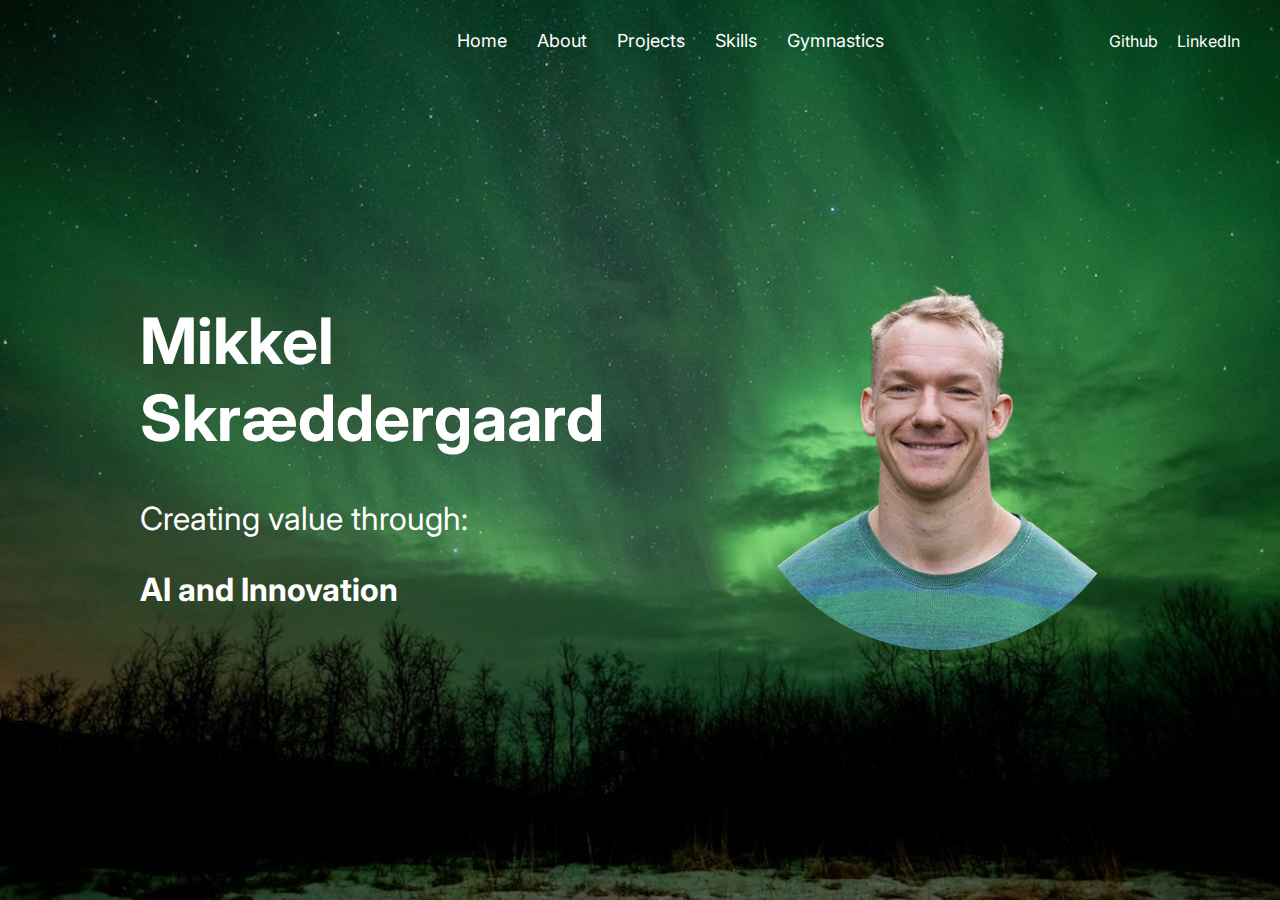
==== index.html @ c75f21d0 "Added landing page" ====
<html lang="en">
  <head>
    <meta charset="UTF-8" />
    <meta name="viewport" content="width=device-width, initial-scale=1.0" />
    <link rel="stylesheet" href="assets/css/styles.css" />
    <link
      href="https://fonts.googleapis.com/css2?family=Inter:wght@400;500;600&display=swap"
      rel="stylesheet"
    />
    <title>Mikkel Skræddergaard</title>
  </head>
  <body>
    <nav class="navbar">
      <ul>
        <li><a href="#home">Home</a></li>
        <li><a href="#about">About</a></li>
        <li><a href="#projects">Projects</a></li>
        <li><a href="#skills">Skills</a></li>
        <li><a href="#gymnastics">Gymnastics</a></li>
      </ul>
      <div class="social-icons">
        <a href="https://github.com/mikkel-convai" target="_blank">Github</a>
        <a
          href="https://www.linkedin.com/in/mikkelskraeddergaard/"
          target="_blank"
          >LinkedIn</a
        >
      </div>
    </nav>

    <section class="intro-section">
      <div class="intro-content">
        <div class="profile-info">
          <h1>Mikkel Skræddergaard</h1>
          <p>Creating value through:</p>
          <p><span id="changingText" class="dynamic-text"></span></p>
        </div>
        <div class="profile-picture">
          <picture>
            <source
              srcset="assets/images/profile_picture.png"
              type="image/png"
            />
            <source
              srcset="assets/images/profile_picture.webp"
              type="image/webp"
            />
            <img
              src="assets/images/profile_picture.jpg"
              alt="Profile picture"
              class="circular-image"
            />
          </picture>
        </div>
      </div>
    </section>

    <script src="assets/js/dynamic_text.js"></script>
  </body>
</html>
---- assets/css/styles.css ----
html {
    font-size: 16px;
    /* Base font size to set the context for rem */
}

body,
html {
    margin: 0;
    padding: 0;
    font-family: 'Inter', sans-serif;
    background-image: url('../images/background_2.jpg');
    background-size: cover;
    background-position: center;
    color: white;
    height: 100%;
    overflow: hidden;
}

.circular-image {
    width: 25rem;
    height: 25rem;
    border-radius: 50%;
    object-fit: cover;
}

.navbar {
    display: flex;
    justify-content: center;
    align-items: center;
    padding: 1.875rem;
    position: absolute;
    width: 100%;
    top: 0;
}

.navbar ul {
    display: flex;
    list-style-type: none;
    margin: 0;
    padding: 0;
}

.navbar ul li {
    margin: 0 0.9375rem;
}

.navbar ul li a {
    color: white;
    text-decoration: none;
    font-size: 1.125rem;
}

.navbar .social-icons {
    position: absolute;
    right: 7.5%;
}

.social-icons a {
    margin-left: 0.9375rem;
    color: white;
    text-decoration: none;
}

.intro-section {
    display: flex;
    justify-content: center;
    align-items: center;
    height: 100vh;
    text-align: left;
}

.intro-content {
    display: flex;
    align-items: center;
    padding: 1.25rem;
    border-radius: 0.625rem;
    gap: 2.5rem;
}

.profile-info {
    width: 35rem;
    font-size: 2rem;
}

.dynamic-text {
    font-weight: bold;
}
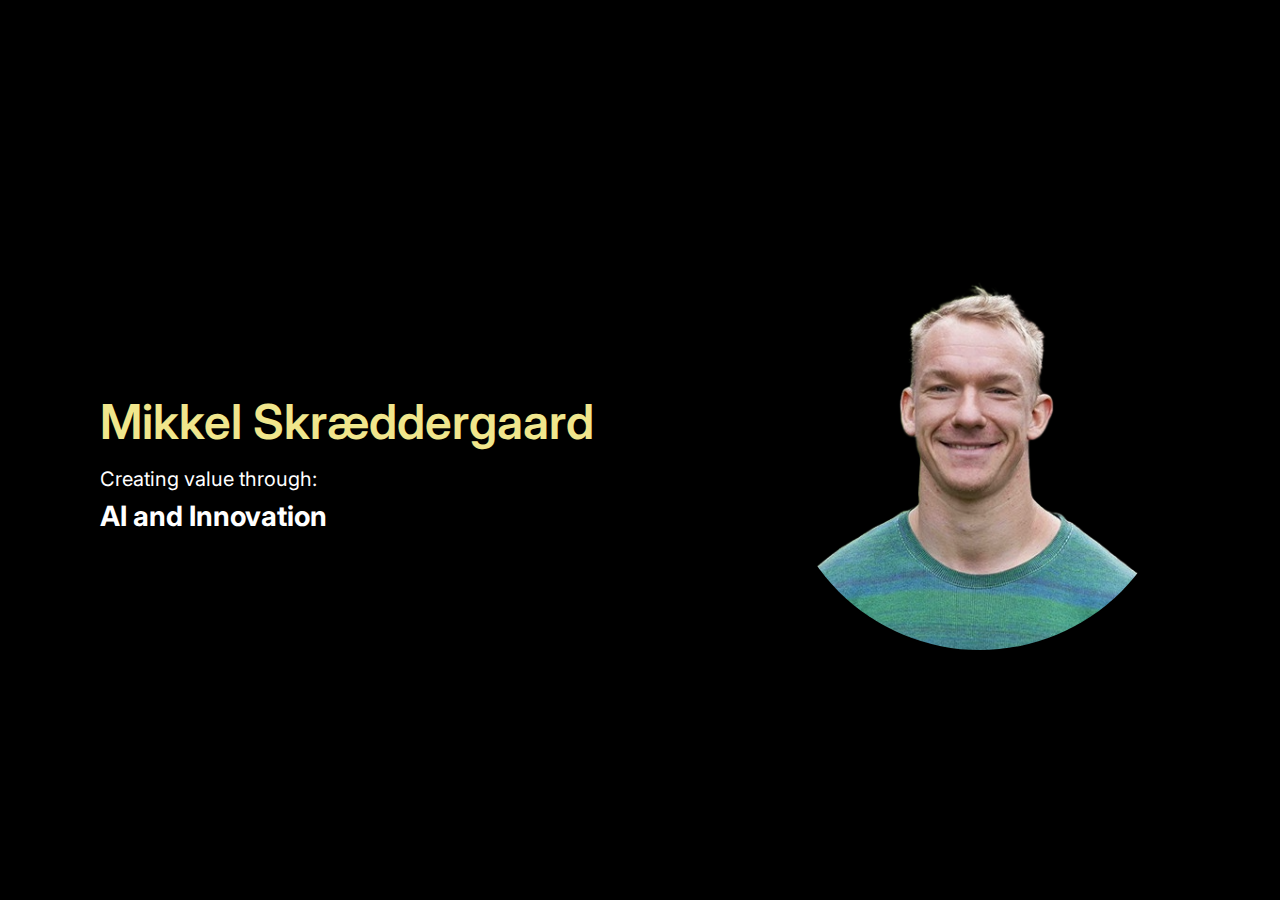
==== commit f535fc16: "Fixed video headers and socials icons" ====
--- a/index.html
+++ b/index.html
@@ -3,30 +3,17 @@
     <meta charset="UTF-8" />
     <meta name="viewport" content="width=device-width, initial-scale=1.0" />
     <link rel="stylesheet" href="assets/css/styles.css" />
+    <link rel="stylesheet" href="assets/css/home_styles.css" />
     <link
       href="https://fonts.googleapis.com/css2?family=Inter:wght@400;500;600&display=swap"
       rel="stylesheet"
     />
+    <script src="assets/js/load_navbar.js"></script>
     <title>Mikkel Skræddergaard</title>
   </head>
   <body>
-    <nav class="navbar">
-      <ul>
-        <li><a href="#home">Home</a></li>
-        <li><a href="#about">About</a></li>
-        <li><a href="#projects">Projects</a></li>
-        <li><a href="#skills">Skills</a></li>
-        <li><a href="#gymnastics">Gymnastics</a></li>
-      </ul>
-      <div class="social-icons">
-        <a href="https://github.com/mikkel-convai" target="_blank">Github</a>
-        <a
-          href="https://www.linkedin.com/in/mikkelskraeddergaard/"
-          target="_blank"
-          >LinkedIn</a
-        >
-      </div>
-    </nav>
+    <!-- Navigation -->
+    <div id="navbar-placeholder"></div>
 
     <section class="intro-section">
       <div class="intro-content">
--- a/assets/css/styles.css
+++ b/assets/css/styles.css
@@ -1,26 +1,25 @@
+/* General styles for all pages */
 html {
     font-size: 16px;
-    /* Base font size to set the context for rem */
-}
-
+}
+
+/* Prevent horizontal scrolling */
 body,
 html {
     margin: 0;
     padding: 0;
     font-family: 'Inter', sans-serif;
-    background-image: url('../images/background_2.jpg');
-    background-size: cover;
-    background-position: center;
+    background-color: black;
     color: white;
     height: 100%;
-    overflow: hidden;
-}
-
-.circular-image {
-    width: 25rem;
-    height: 25rem;
-    border-radius: 50%;
-    object-fit: cover;
+    overflow-x: hidden;
+    /* Prevent horizontal scrolling */
+}
+
+/* Add this if there are other elements potentially causing overflow */
+* {
+    box-sizing: border-box;
+    /* Ensure padding and borders are included in the element's total width and height */
 }
 
 .navbar {
@@ -31,6 +30,7 @@
     position: absolute;
     width: 100%;
     top: 0;
+    z-index: 10;
 }
 
 .navbar ul {
@@ -48,6 +48,12 @@
     color: white;
     text-decoration: none;
     font-size: 1.125rem;
+    padding: 0.5rem 1rem;
+    transition: text-decoration 0.3s ease;
+}
+
+.navbar ul li a:hover {
+    text-decoration: underline;
 }
 
 .navbar .social-icons {
@@ -59,29 +65,338 @@
     margin-left: 0.9375rem;
     color: white;
     text-decoration: none;
-}
-
+    transition: color 0.3s ease;
+}
+
+.social-icons a:hover {
+    color: #f0e68c;
+}
+
+/* Styles for the home/intro page */
 .intro-section {
     display: flex;
     justify-content: center;
     align-items: center;
     height: 100vh;
     text-align: left;
+    position: relative;
+    z-index: 1;
 }
 
 .intro-content {
     display: flex;
     align-items: center;
-    padding: 1.25rem;
+    padding: 2rem;
     border-radius: 0.625rem;
     gap: 2.5rem;
+    background: rgba(0, 0, 0, 0.6);
+    box-shadow: 0 4px 15px rgba(0, 0, 0, 0.3);
 }
 
 .profile-info {
-    width: 35rem;
+    width: 40rem;
     font-size: 2rem;
+    text-shadow: 2px 2px 4px rgba(0, 0, 0, 0.7);
+}
+
+h1 {
+    font-size: 3rem;
+    font-weight: 600;
+    margin-bottom: 1rem;
+    color: #f0e68c;
 }
 
 .dynamic-text {
     font-weight: bold;
+    font-size: 1.75rem;
+    color: #ffffff;
+}
+
+p {
+    margin: 0.5rem 0;
+    font-size: 1.25rem;
+}
+
+/* ------------------- Styles for the gymnastics section ------------------- */
+.section {
+    text-align: center;
+    padding-top: 8rem;
+    color: white;
+}
+
+.gymnastics-section {
+    text-align: center;
+    padding-top: 8rem;
+    color: white;
+}
+
+.gymnastics-section h1 {
+    font-size: 3rem;
+    margin-bottom: 2rem;
+}
+
+.gymnastics-section h2 {
+    font-size: 2rem;
+    margin: 0;
+}
+
+.gymnastics-section a {
+    text-decoration: none;
+    color: white;
+}
+
+.videos {
+    display: flex;
+    flex-direction: column;
+    align-items: center;
+    gap: 2rem;
+}
+
+iframe {
+    width: 80%;
+    max-width: 560px;
+    height: 315px;
+    border: none;
+}
+
+/* ------------------- Styles for the skills section ------------------- */
+/* Styles for the skills section */
+:root {
+    --color-dark: #16161A;
+    --color-gray: #242629;
+    --color-light-gray: #94A1B2;
+    --color-white: #FFFFFE;
+    --color-green: #2CB67D;
+    --gap: 1.6rem;
+}
+
+.skills-section {
+    text-align: center;
+    padding-top: 8rem;
+    color: white;
+}
+
+.skills-section h1 {
+    font-size: 3rem;
+    margin-bottom: 2rem;
+}
+
+h2 {
+    font-size: 3rem;
+    margin-bottom: 2rem;
+    color: #f0e68c;
+    /* Match color to gymnastics page */
+    text-align: center;
+}
+
+.tier-group {
+    padding-bottom: 4rem;
+}
+
+/* Skill Cards */
+.micro-cards {
+    display: flex;
+    flex-wrap: wrap;
+    justify-content: center;
+    gap: var(--gap);
+}
+
+.micro-card {
+    color: var(--color-white);
+    background-color: var(--color-gray);
+    width: 8rem;
+    height: 8rem;
+    padding: 1.6rem 2.4rem;
+    border-radius: 1.6rem;
+    text-align: center;
+    display: flex;
+    flex-direction: column;
+    justify-content: center;
+    align-items: center;
+    transition: transform 0.3s ease;
+}
+
+.micro-card:hover {
+    transform: scale(1.1);
+    background-color: var(--color-green);
+    color: var(--color-dark);
+    font-weight: bold;
+}
+
+/* Add Rotation Effect to Icons */
+.rot {
+    transition: transform 0.5s ease;
+}
+
+.micro-card:hover .rot {
+    transform: rotate(360deg);
+    /* Rotate the icon on hover */
+}
+
+.skill-card span {
+    font-size: 1.2rem;
+    margin-top: 0.8rem;
+}
+
+/* ------------------- Styles for the projects section ------------------- */
+/* The actual timeline (the vertical ruler) */
+.timeline {
+    position: relative;
+    max-width: 1200px;
+    margin: 0 auto;
+}
+
+/* The actual timeline (the vertical ruler) */
+.timeline::after {
+    content: '';
+    position: absolute;
+    width: 6px;
+    background-color: white;
+    top: 0;
+    bottom: 0;
+    left: 50%;
+    margin-left: -3px;
+}
+
+/* Container around content */
+.container {
+    padding: 10px 40px;
+    position: relative;
+    background-color: inherit;
+    width: 50%;
+}
+
+/* The circles on the timeline */
+.container::after {
+    content: '';
+    position: absolute;
+    width: 25px;
+    height: 25px;
+    right: -17px;
+    background-color: white;
+    border: 4px solid #f0e68c;
+    top: 15px;
+    border-radius: 50%;
+    z-index: 1;
+}
+
+/* Place the container to the left */
+.left {
+    left: 0;
+}
+
+/* Place the container to the right */
+.right {
+    left: 50%;
+}
+
+/* Add arrows to the left container (pointing right) */
+.left::before {
+    content: " ";
+    height: 0;
+    position: absolute;
+    top: 22px;
+    width: 0;
+    z-index: 1;
+    right: 30px;
+    border: medium solid white;
+    border-width: 10px 0 10px 10px;
+    border-color: transparent transparent transparent white;
+}
+
+/* Add arrows to the right container (pointing left) */
+.right::before {
+    content: " ";
+    height: 0;
+    position: absolute;
+    top: 22px;
+    width: 0;
+    z-index: 1;
+    left: 30px;
+    border: medium solid white;
+    border-width: 10px 10px 10px 0;
+    border-color: transparent white transparent transparent;
+}
+
+/* Fix the circle for containers on the right side */
+.right::after {
+    left: -16px;
+}
+
+/* The actual content */
+.content {
+    padding: 20px 30px;
+    background-color: white;
+    position: relative;
+    border-radius: 6px;
+}
+
+.content h3 {
+    margin-bottom: 5%;
+    color: #f0e68c;
+    text-align: center;
+}
+
+.content p {
+    margin-bottom: 5%;
+    color: black;
+    text-align: center;
+}
+
+/* Minimalist styling for the link */
+.container .content a {
+    color: black;
+    font-weight: normal;
+    font-size: 1rem;
+    padding: 0.25rem 0.5rem;
+    border-radius: 4px;
+    transition: background-color 0.3s ease, color 0.3s ease, border-bottom 0.3s ease;
+}
+
+/* Hover effect */
+.container .content a:hover {
+    padding: 0.25rem 0.5rem;
+    color: #f0e68c;
+    text-decoration: underline;
+    text-decoration-color: #f0e68c;
+    background-color: black;
+}
+
+.project-img {
+    height: 10rem;
+}
+
+/* Media queries - Responsive timeline on screens less than 600px wide */
+@media screen and (max-width: 600px) {
+
+    /* Place the timelime to the left */
+    .timeline::after {
+        left: 31px;
+    }
+
+    /* Full-width containers */
+    .container {
+        width: 100%;
+        padding-left: 70px;
+        padding-right: 25px;
+    }
+
+    /* Make sure that all arrows are pointing leftwards */
+    .container::before {
+        left: 60px;
+        border: medium solid white;
+        border-width: 10px 10px 10px 0;
+        border-color: transparent white transparent transparent;
+    }
+
+    /* Make sure all circles are at the same spot */
+    .left::after,
+    .right::after {
+        left: 15px;
+    }
+
+    /* Make all right containers behave like the left ones */
+    .right {
+        left: 0%;
+    }
 }--- a/assets/css/home_styles.css
+++ b/assets/css/home_styles.css
@@ -0,0 +1,78 @@
+html {
+    font-size: 16px;
+    /* Base font size to set the context for rem */
+}
+
+body,
+html {
+    margin: 0;
+    padding: 0;
+    font-family: 'Inter', sans-serif;
+    background-image: url('../images/background.jpg');
+    /* Ensure correct path */
+    background-size: cover;
+    background-position: center;
+    color: white;
+    height: 100%;
+    overflow: hidden;
+}
+
+.circular-image {
+    width: 25rem;
+    height: 25rem;
+    border-radius: 50%;
+    object-fit: cover;
+    box-shadow: 0 4px 15px rgba(0, 0, 0, 0.3);
+    /* Add subtle shadow to profile picture */
+}
+
+.intro-section {
+    display: flex;
+    justify-content: center;
+    align-items: center;
+    height: 100vh;
+    text-align: left;
+    position: relative;
+    z-index: 1;
+}
+
+.intro-content {
+    display: flex;
+    align-items: center;
+    padding: 2rem;
+    /* Increase padding for more space */
+    border-radius: 0.625rem;
+    gap: 2.5rem;
+    background: rgba(0, 0, 0, 0.6);
+    /* Dark background overlay */
+    box-shadow: 0 4px 15px rgba(0, 0, 0, 0.3);
+    /* Subtle shadow */
+}
+
+.profile-info {
+    width: 40rem;
+    /* Make the text section larger */
+    font-size: 2rem;
+    text-shadow: 2px 2px 4px rgba(0, 0, 0, 0.7);
+    /* Add text shadow for better contrast */
+}
+
+h1 {
+    font-size: 3rem;
+    /* Make the main header larger */
+    font-weight: 600;
+    margin-bottom: 1rem;
+    color: #f0e68c;
+    /* Light yellow color */
+}
+
+.dynamic-text {
+    font-weight: bold;
+    font-size: 1.75rem;
+    color: #ffffff;
+}
+
+p {
+    margin: 0.5rem 0;
+    font-size: 1.25rem;
+}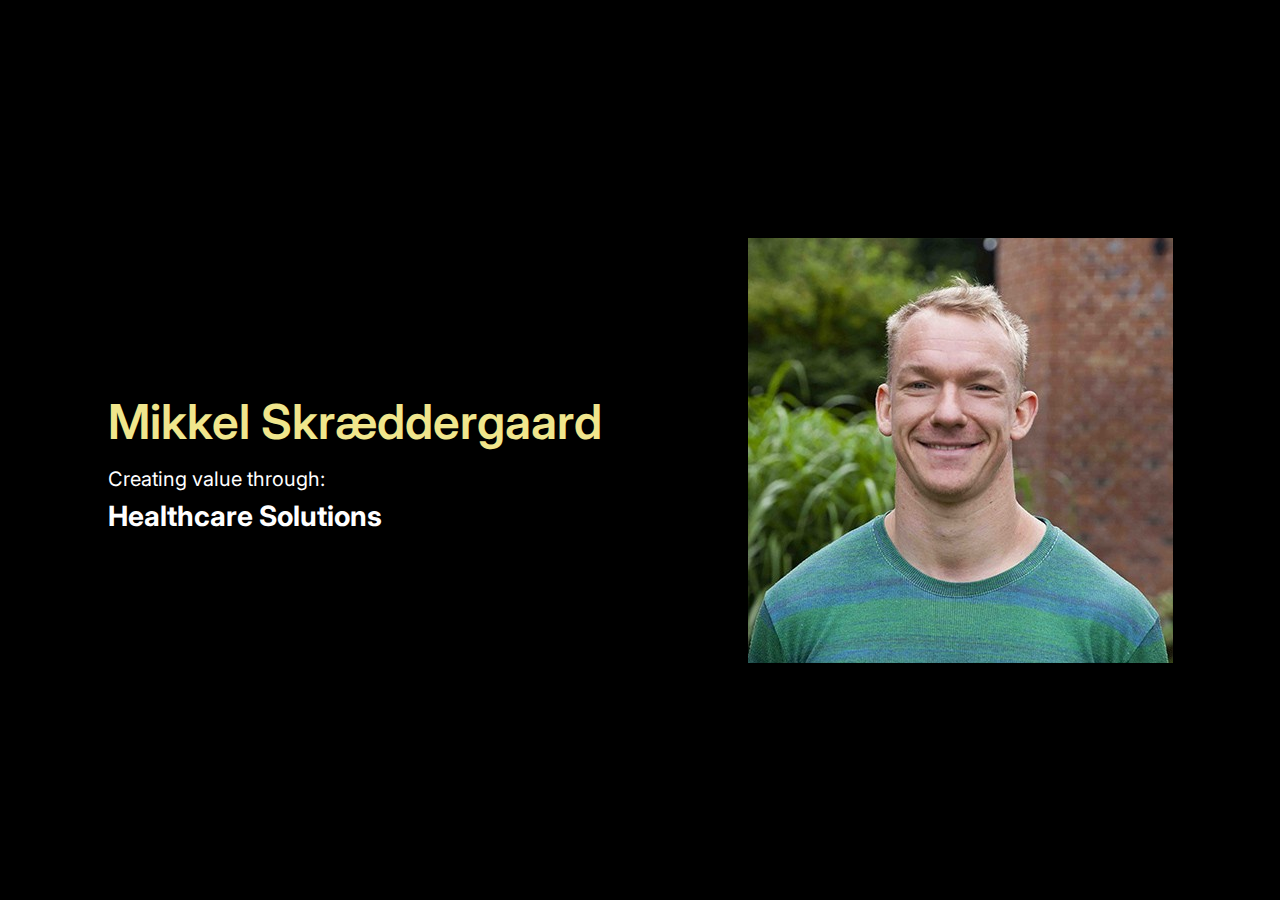
==== commit 6dc0e181: "Redesigned the site" ====
--- a/index.html
+++ b/index.html
@@ -3,7 +3,7 @@
     <meta charset="UTF-8" />
     <meta name="viewport" content="width=device-width, initial-scale=1.0" />
     <link rel="stylesheet" href="assets/css/styles.css" />
-    <link rel="stylesheet" href="assets/css/home_styles.css" />
+    <!-- <link rel="stylesheet" href="assets/css/home_styles.css" /> -->
     <link
       href="https://fonts.googleapis.com/css2?family=Inter:wght@400;500;600&display=swap"
       rel="stylesheet"
@@ -16,29 +16,27 @@
     <div id="navbar-placeholder"></div>
 
     <section class="intro-section">
-      <div class="intro-content">
-        <div class="profile-info">
-          <h1>Mikkel Skræddergaard</h1>
-          <p>Creating value through:</p>
-          <p><span id="changingText" class="dynamic-text"></span></p>
-        </div>
-        <div class="profile-picture">
-          <picture>
-            <source
-              srcset="assets/images/profile_picture.png"
-              type="image/png"
-            />
-            <source
-              srcset="assets/images/profile_picture.webp"
-              type="image/webp"
-            />
-            <img
-              src="assets/images/profile_picture.jpg"
-              alt="Profile picture"
-              class="circular-image"
-            />
-          </picture>
-        </div>
+      <div class="profile-info">
+        <h1>Mikkel Skræddergaard</h1>
+        <p>Creating value through:</p>
+        <p><span id="changingText" class="dynamic-text"></span></p>
+      </div>
+      <div class="profile-picture">
+        <picture>
+          <source
+            srcset="assets/images/profile_w_background.jpg"
+            type="image/jpg"
+          />
+          <source
+            srcset="assets/images/profile_picture.webp"
+            type="image/webp"
+          />
+          <img
+            src="assets/images/profile_picture.jpg"
+            alt="Profile picture"
+            class="circular-image"
+          />
+        </picture>
       </div>
     </section>
 
--- a/assets/css/home_styles.css
+++ b/assets/css/home_styles.css
@@ -1,6 +1,26 @@
+:root {
+    /* Primary Colors */
+    --dark-blue: #243642;
+    --teal: #387478;
+    --soft-green: #629584;
+    --light-mint: #E2F1E7;
+
+    /* Text Colors */
+    --text-dark: var(--dark-blue);
+    --text-light: var(--light-mint);
+
+    /* Accent Colors */
+    --button-bg: var(--teal);
+    --button-hover: var(--soft-green);
+    --background: var(--light-mint);
+
+    /* Additional Shades */
+    --border-color: var(--teal);
+    --highlight: var(--soft-green);
+}
+
 html {
     font-size: 16px;
-    /* Base font size to set the context for rem */
 }
 
 body,
@@ -8,11 +28,8 @@
     margin: 0;
     padding: 0;
     font-family: 'Inter', sans-serif;
-    background-image: url('../images/background.jpg');
-    /* Ensure correct path */
-    background-size: cover;
-    background-position: center;
-    color: white;
+    background-color: var(--background);
+    color: var(--text-dark);
     height: 100%;
     overflow: hidden;
 }
@@ -23,7 +40,6 @@
     border-radius: 50%;
     object-fit: cover;
     box-shadow: 0 4px 15px rgba(0, 0, 0, 0.3);
-    /* Add subtle shadow to profile picture */
 }
 
 .intro-section {
@@ -34,42 +50,37 @@
     text-align: left;
     position: relative;
     z-index: 1;
+    background-color: var(--dark-blue);
 }
 
 .intro-content {
     display: flex;
     align-items: center;
     padding: 2rem;
-    /* Increase padding for more space */
     border-radius: 0.625rem;
     gap: 2.5rem;
     background: rgba(0, 0, 0, 0.6);
-    /* Dark background overlay */
     box-shadow: 0 4px 15px rgba(0, 0, 0, 0.3);
-    /* Subtle shadow */
 }
 
 .profile-info {
     width: 40rem;
-    /* Make the text section larger */
     font-size: 2rem;
     text-shadow: 2px 2px 4px rgba(0, 0, 0, 0.7);
-    /* Add text shadow for better contrast */
+    color: var(--text-light);
 }
 
 h1 {
     font-size: 3rem;
-    /* Make the main header larger */
     font-weight: 600;
     margin-bottom: 1rem;
-    color: #f0e68c;
-    /* Light yellow color */
+    color: var(--highlight);
 }
 
 .dynamic-text {
     font-weight: bold;
     font-size: 1.75rem;
-    color: #ffffff;
+    color: var(--text-light);
 }
 
 p {
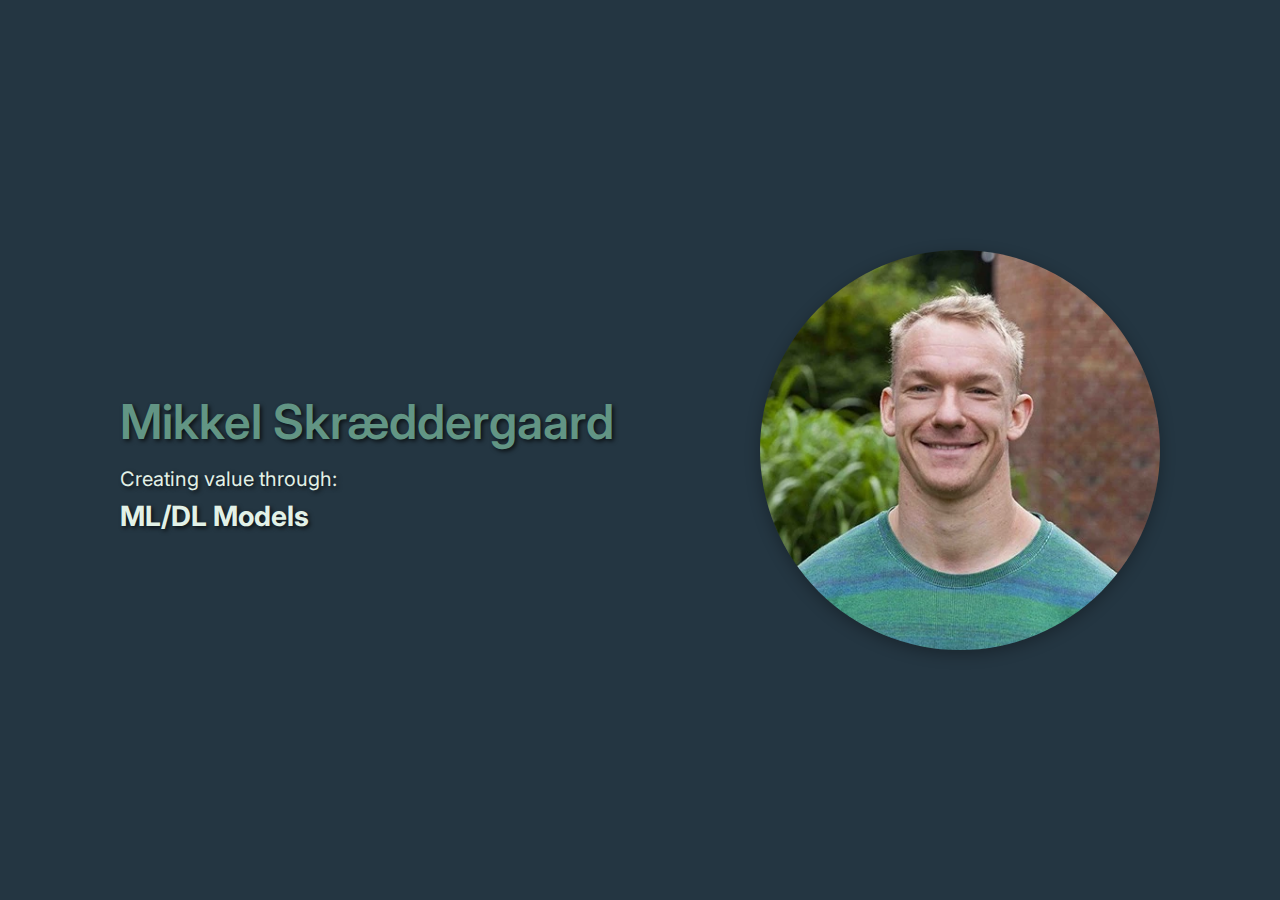
==== commit 64306acd: "Changed design and added tumblelog" ====
--- a/index.html
+++ b/index.html
@@ -24,15 +24,11 @@
       <div class="profile-picture">
         <picture>
           <source
-            srcset="assets/images/profile_w_background.jpg"
-            type="image/jpg"
-          />
-          <source
-            srcset="assets/images/profile_picture.webp"
+            srcset="assets/images/profile_w_background.webp"
             type="image/webp"
           />
           <img
-            src="assets/images/profile_picture.jpg"
+            src="assets/images/profile_w_background.jpg"
             alt="Profile picture"
             class="circular-image"
           />
--- a/assets/css/styles.css
+++ b/assets/css/styles.css
@@ -1,36 +1,60 @@
-/* General styles for all pages */
+:root {
+    /* Primary Colors */
+    --dark-blue: #243642;
+    --teal: #387478;
+    --soft-green: #629584;
+    --light-mint: #E2F1E7;
+
+    /* Text Colors */
+    --text-dark: var(--dark-blue);
+    --text-light: var(--light-mint);
+
+    /* Accent Colors */
+    --button-bg: var(--teal);
+    --button-hover: var(--soft-green);
+    --background: var(--light-mint);
+
+    /* Additional Shades */
+    --border-color: var(--teal);
+    --highlight: var(--soft-green);
+    --yellow-highlight: #f0e68c;
+
+    /* General Spacing */
+    --gap: 1.6rem;
+}
+
+/* General Styles */
 html {
     font-size: 16px;
-}
-
-/* Prevent horizontal scrolling */
+    box-sizing: border-box;
+}
+
+* {
+    box-sizing: inherit;
+}
+
 body,
 html {
     margin: 0;
     padding: 0;
     font-family: 'Inter', sans-serif;
-    background-color: black;
-    color: white;
+    background-color: var(--background);
+    color: var(--text-dark);
     height: 100%;
     overflow-x: hidden;
-    /* Prevent horizontal scrolling */
-}
-
-/* Add this if there are other elements potentially causing overflow */
-* {
-    box-sizing: border-box;
-    /* Ensure padding and borders are included in the element's total width and height */
-}
-
+}
+
+/* Navbar Styles */
 .navbar {
     display: flex;
     justify-content: center;
     align-items: center;
-    padding: 1.875rem;
+    padding: 1rem;
     position: absolute;
     width: 100%;
     top: 0;
     z-index: 10;
+    background-color: var(--dark-blue);
 }
 
 .navbar ul {
@@ -40,12 +64,8 @@
     padding: 0;
 }
 
-.navbar ul li {
-    margin: 0 0.9375rem;
-}
-
 .navbar ul li a {
-    color: white;
+    color: var(--text-light);
     text-decoration: none;
     font-size: 1.125rem;
     padding: 0.5rem 1rem;
@@ -56,23 +76,23 @@
     text-decoration: underline;
 }
 
-.navbar .social-icons {
+.social-icons {
     position: absolute;
     right: 7.5%;
 }
 
 .social-icons a {
     margin-left: 0.9375rem;
-    color: white;
+    color: var(--text-light);
     text-decoration: none;
     transition: color 0.3s ease;
 }
 
 .social-icons a:hover {
-    color: #f0e68c;
-}
-
-/* Styles for the home/intro page */
+    color: var(--yellow-highlight);
+}
+
+/* Home/Intro Page Styles */
 .intro-section {
     display: flex;
     justify-content: center;
@@ -81,6 +101,7 @@
     text-align: left;
     position: relative;
     z-index: 1;
+    background-color: var(--dark-blue);
 }
 
 .intro-content {
@@ -93,117 +114,81 @@
     box-shadow: 0 4px 15px rgba(0, 0, 0, 0.3);
 }
 
+.circular-image {
+    width: 25rem;
+    height: 25rem;
+    border-radius: 50%;
+    object-fit: cover;
+    box-shadow: 0 4px 15px rgba(0, 0, 0, 0.3);
+}
+
 .profile-info {
     width: 40rem;
     font-size: 2rem;
     text-shadow: 2px 2px 4px rgba(0, 0, 0, 0.7);
-}
-
-h1 {
+    color: var(--text-light);
+}
+
+.intro-section h1 {
     font-size: 3rem;
     font-weight: 600;
     margin-bottom: 1rem;
-    color: #f0e68c;
+    color: var(--highlight);
 }
 
 .dynamic-text {
     font-weight: bold;
     font-size: 1.75rem;
-    color: #ffffff;
-}
-
-p {
+    color: var(--text-light);
+}
+
+.intro-section p {
     margin: 0.5rem 0;
     font-size: 1.25rem;
 }
 
-/* ------------------- Styles for the gymnastics section ------------------- */
+/* Section Layout */
 .section {
     text-align: center;
     padding-top: 8rem;
-    color: white;
-}
-
-.gymnastics-section {
-    text-align: center;
-    padding-top: 8rem;
-    color: white;
-}
-
-.gymnastics-section h1 {
+    color: var(--text-light);
+}
+
+.section h1 {
     font-size: 3rem;
+    font-weight: 600;
     margin-bottom: 2rem;
-}
-
-.gymnastics-section h2 {
+    color: var(--highlight);
+    text-shadow: 2px 2px 4px rgba(0, 0, 0, 0.3);
+}
+
+.section h2 {
     font-size: 2rem;
-    margin: 0;
-}
-
-.gymnastics-section a {
+    color: var(--highlight);
+    margin: 2rem 0;
+}
+
+.section a {
+    color: var(--highlight);
     text-decoration: none;
-    color: white;
-}
-
-.videos {
-    display: flex;
-    flex-direction: column;
-    align-items: center;
-    gap: 2rem;
-}
-
-iframe {
-    width: 80%;
-    max-width: 560px;
-    height: 315px;
-    border: none;
-}
-
-/* ------------------- Styles for the skills section ------------------- */
-/* Styles for the skills section */
-:root {
-    --color-dark: #16161A;
-    --color-gray: #242629;
-    --color-light-gray: #94A1B2;
-    --color-white: #FFFFFE;
-    --color-green: #2CB67D;
-    --gap: 1.6rem;
-}
-
-.skills-section {
-    text-align: center;
-    padding-top: 8rem;
-    color: white;
-}
-
-.skills-section h1 {
-    font-size: 3rem;
-    margin-bottom: 2rem;
-}
-
-h2 {
-    font-size: 3rem;
-    margin-bottom: 2rem;
-    color: #f0e68c;
-    /* Match color to gymnastics page */
-    text-align: center;
-}
-
-.tier-group {
-    padding-bottom: 4rem;
-}
-
-/* Skill Cards */
+}
+
+.section a:hover {
+    color: var(--yellow-highlight);
+}
+
+/* Skill Card Styles */
 .micro-cards {
     display: flex;
     flex-wrap: wrap;
     justify-content: center;
     gap: var(--gap);
+    padding-bottom: 2rem;
 }
 
 .micro-card {
-    color: var(--color-white);
-    background-color: var(--color-gray);
+    color: var(--text-light);
+    background-color: var(--dark-blue);
     width: 8rem;
     height: 8rem;
     padding: 1.6rem 2.4rem;
@@ -218,19 +203,17 @@
 
 .micro-card:hover {
     transform: scale(1.1);
-    background-color: var(--color-green);
-    color: var(--color-dark);
+    background-color: var(--highlight);
+    color: var(--dark-blue);
     font-weight: bold;
 }
 
-/* Add Rotation Effect to Icons */
-.rot {
+.micro-card .rot {
     transition: transform 0.5s ease;
 }
 
 .micro-card:hover .rot {
     transform: rotate(360deg);
-    /* Rotate the icon on hover */
 }
 
 .skill-card span {
@@ -238,8 +221,7 @@
     margin-top: 0.8rem;
 }
 
-/* ------------------- Styles for the projects section ------------------- */
-/* The actual timeline (the vertical ruler) */
+/* Project Timeline Styles */
 .timeline {
     position: relative;
     max-width: 1200px;
@@ -251,7 +233,7 @@
     content: '';
     position: absolute;
     width: 6px;
-    background-color: white;
+    background-color: var(--teal);
     top: 0;
     bottom: 0;
     left: 50%;
@@ -273,8 +255,8 @@
     width: 25px;
     height: 25px;
     right: -17px;
-    background-color: white;
-    border: 4px solid #f0e68c;
+    background-color: var(--light-mint);
+    border: 4px solid var(--highlight);
     top: 15px;
     border-radius: 50%;
     z-index: 1;
@@ -333,7 +315,7 @@
 
 .content h3 {
     margin-bottom: 5%;
-    color: #f0e68c;
+    color: var(--highlight);
     text-align: center;
 }
 
@@ -343,59 +325,77 @@
     text-align: center;
 }
 
-/* Minimalist styling for the link */
 .container .content a {
-    color: black;
-    font-weight: normal;
+    color: var(--teal);
+    font-weight: 600;
     font-size: 1rem;
     padding: 0.25rem 0.5rem;
+    border: 1px solid transparent;
     border-radius: 4px;
-    transition: background-color 0.3s ease, color 0.3s ease, border-bottom 0.3s ease;
-}
-
-/* Hover effect */
+    transition: color 0.3s ease, background-color 0.3s ease, border-color 0.3s ease;
+    text-decoration: none;
+}
+
 .container .content a:hover {
-    padding: 0.25rem 0.5rem;
-    color: #f0e68c;
+    color: var(--soft-green);
+    /* Slightly lighter color on hover */
+    background-color: rgba(36, 54, 66, 0.1);
+    /* Light overlay of --dark-blue */
+    border-color: var(--teal);
+    /* Visible border to enhance the link appearance */
     text-decoration: underline;
-    text-decoration-color: #f0e68c;
-    background-color: black;
 }
 
 .project-img {
     height: 10rem;
 }
 
-/* Media queries - Responsive timeline on screens less than 600px wide */
+
+
+/* Video Embeds for Gymnastics */
+.videos {
+    display: flex;
+    flex-direction: column;
+    align-items: center;
+    gap: 2rem;
+    padding-bottom: 2rem;
+}
+
+.videos h2 {
+    margin: 0;
+}
+
+iframe {
+    width: 80%;
+    max-width: 560px;
+    height: 315px;
+    border: none;
+}
+
+/* Media Queries for Responsive Design */
 @media screen and (max-width: 600px) {
-
-    /* Place the timelime to the left */
     .timeline::after {
         left: 31px;
     }
 
-    /* Full-width containers */
     .container {
         width: 100%;
         padding-left: 70px;
         padding-right: 25px;
     }
 
-    /* Make sure that all arrows are pointing leftwards */
     .container::before {
         left: 60px;
-        border: medium solid white;
+        border: medium solid var(--text-light);
         border-width: 10px 10px 10px 0;
-        border-color: transparent white transparent transparent;
+        border-color: transparent var(--text-light) transparent transparent;
     }
 
-    /* Make sure all circles are at the same spot */
     .left::after,
     .right::after {
         left: 15px;
     }
 
-    /* Make all right containers behave like the left ones */
     .right {
         left: 0%;
     }
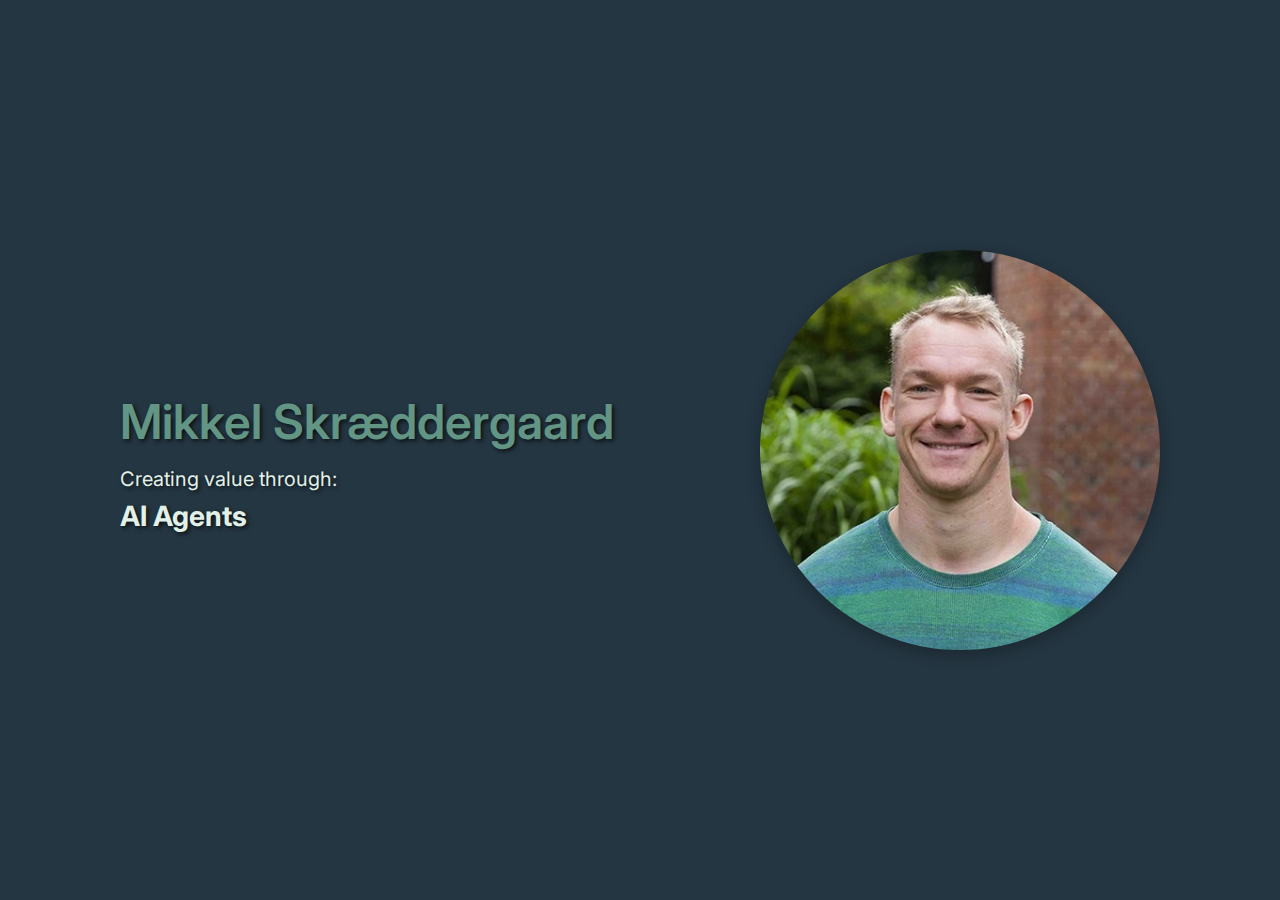
==== commit e64b7ae9: "Deleted legacy style" ====
--- a/index.html
+++ b/index.html
@@ -3,7 +3,6 @@
     <meta charset="UTF-8" />
     <meta name="viewport" content="width=device-width, initial-scale=1.0" />
     <link rel="stylesheet" href="assets/css/styles.css" />
-    <!-- <link rel="stylesheet" href="assets/css/home_styles.css" /> -->
     <link
       href="https://fonts.googleapis.com/css2?family=Inter:wght@400;500;600&display=swap"
       rel="stylesheet"
